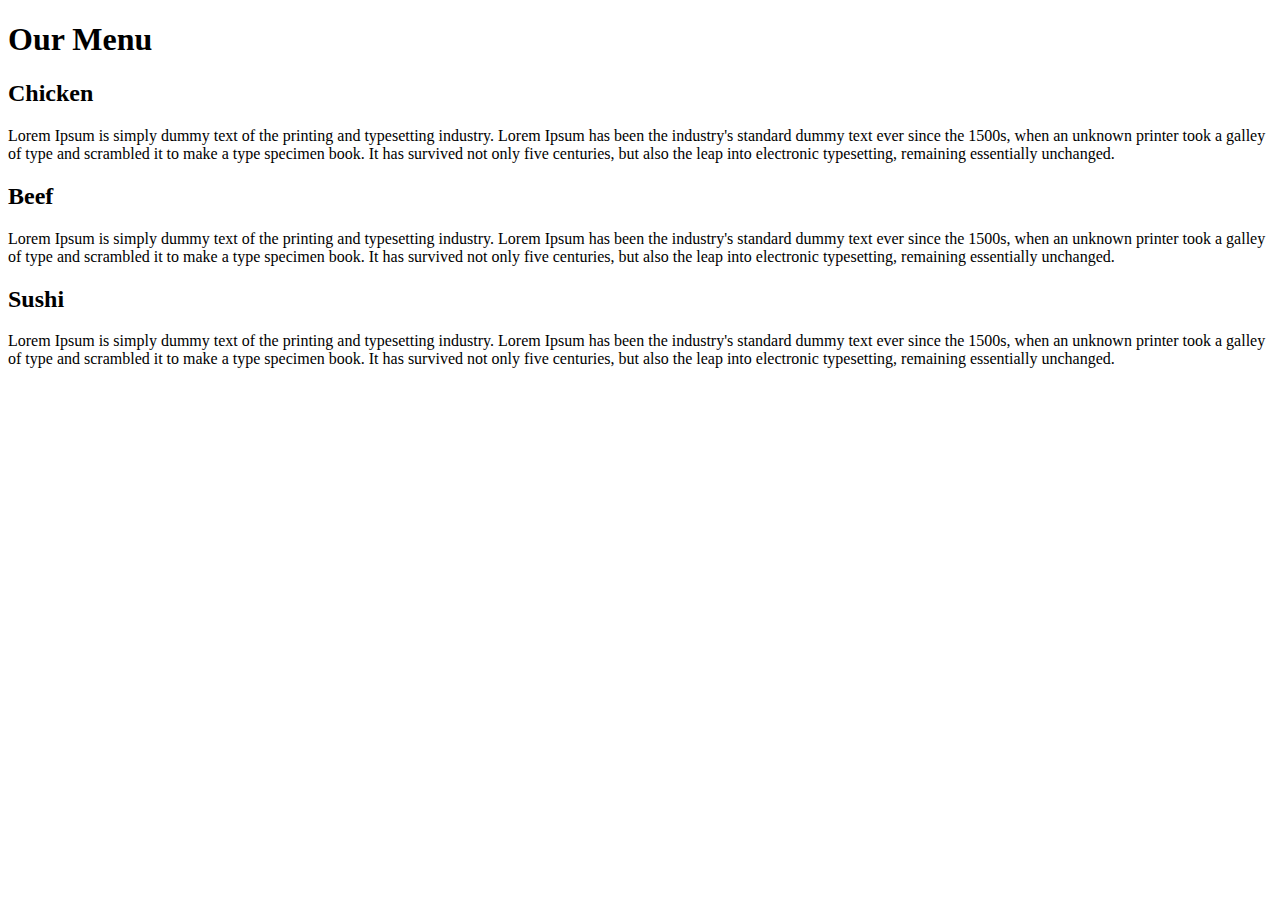
==== index.html @ bd4360f6 "commit kiya jaye" ====
<!DOCTYPE html>
<html lang="en" dir="ltr">

<head>
  <meta charset="utf-8">
  <title>module2-solution</title>
  <link rel="stylesheet" href="CSS/styles.css">
</head>

<body>

  <div class="container1">

    <h1>Our Menu</h1>

    <div class="raw">

      <div class="box1">
        <h2>Chicken</h2>
        <p>Lorem Ipsum is simply dummy text of the printing and typesetting industry. Lorem Ipsum has been the industry's standard dummy text ever since the 1500s, when an unknown printer took a galley of type and scrambled it to make a type specimen
          book. It has survived not only five centuries, but also the leap into electronic typesetting, remaining essentially unchanged.</p>

      </div>
      <div class="box2">
        <h2>Beef</h2>
        <p>Lorem Ipsum is simply dummy text of the printing and typesetting industry. Lorem Ipsum has been the industry's standard dummy text ever since the 1500s, when an unknown printer took a galley of type and scrambled it to make a type specimen
          book. It has survived not only five centuries, but also the leap into electronic typesetting, remaining essentially unchanged.</p>

      </div>
      <div class="box3">
        <h2>Sushi</h2>
        <p>Lorem Ipsum is simply dummy text of the printing and typesetting industry. Lorem Ipsum has been the industry's standard dummy text ever since the 1500s, when an unknown printer took a galley of type and scrambled it to make a type specimen
          book. It has survived not only five centuries, but also the leap into electronic typesetting, remaining essentially unchanged.</p>

      </div>
    </div>

  </div>


</body>

</html>
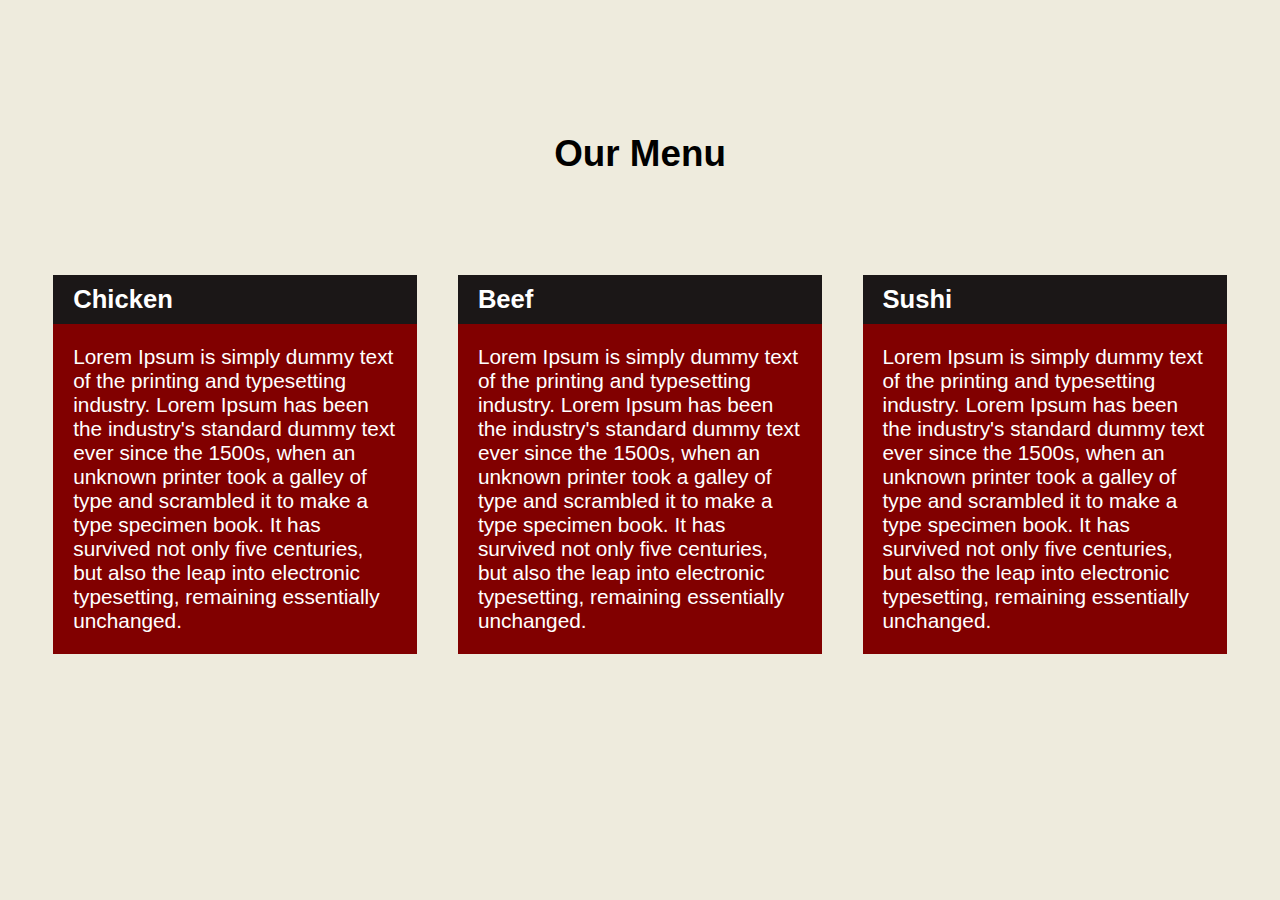
==== commit 6f4bc2e7: "commit" ====
--- a/index.html
+++ b/index.html
@@ -4,7 +4,7 @@
 <head>
   <meta charset="utf-8">
   <title>module2-solution</title>
-  <link rel="stylesheet" href="CSS/styles.css">
+  <link rel="stylesheet" href="styles.css">
 </head>
 
 <body>
--- a/styles.css
+++ b/styles.css
@@ -0,0 +1,117 @@
+<style>@import url('https://fonts.googleapis.com/css2?family=Montserrat:wght@100;200;300;400;500;600;700;800;900&display=swap');
+
+</style>* {
+  margin: 0;
+  padding: 0;
+  box-sizing: border-box;
+}
+
+body {
+  background-color: #EEEBDD;
+  align-items: center;
+}
+
+.container1 {
+  padding: 25px;
+  align-items: center;
+}
+
+h1 {
+  text-align: center;
+  margin: 100px auto;
+  font-family: 'Montserrat', sans-serif;
+  font-weight: 800;
+  font-size: 2.3em;
+}
+
+h2 {
+  clear: left;
+  color: white;
+  background-color: #1B1717;
+  padding: 10px 20px;
+  margin-top: 0;
+  font-family: 'Montserrat', sans-serif;
+  font-weight: 600;
+  font-size: 1.6em;
+}
+
+p {
+  color: white;
+  margin-top: 10px;
+  padding: 0 20px;
+  font-family: 'Montserrat', sans-serif;
+  font-weight: 300;
+  font-size: 1.3em;
+}
+
+/************************ Media Queries **************************/
+/************************ Large Display Only **************************/
+@media screen and (min-width: 1200px) {
+  .raw {
+    align-items: center;
+    width: 100%;
+    display: flex;
+    flex-direction: row;
+    justify-content: space-around;
+  }
+
+  .box1, .box2, .box3 {
+    background-color: #810000;
+    box-sizing: border-box;
+    width: 30%;
+  }
+}
+
+/************************ Medium Display Only **************************/
+@media screen and (min-width: 992px) and (max-width: 1199px) {
+  .raw {
+    width: 100%;
+    justify-content: center;
+  }
+
+  .box1 {
+    background-color: #810000;
+    box-sizing: border-box;
+    width: 48%;
+    float: left;
+    margin: auto;
+  }
+
+  .box2 {
+    background-color: #810000;
+    box-sizing: border-box;
+    width: 48%;
+    float: right;
+    margin: auto;
+  }
+
+  .box3 {
+    background-color: #810000;
+    box-sizing: border-box;
+    width: 100%;
+    float: left;
+    margin-top: 4%;
+  }
+}
+
+/************************ Small Display Only **************************/
+@media screen and (max-width: 991px) {
+  h1 {
+    font-size: 4em;
+  }
+
+  .raw {
+    align-items: center;
+    width: 100%;
+    display: flex;
+    flex-direction: column;
+    justify-content: space-around;
+  }
+
+  .box1, .box2, .box3 {
+    background-color: #810000;
+    box-sizing: border-box;
+    width: 100%;
+    margin: 2% auto;
+  }
+}
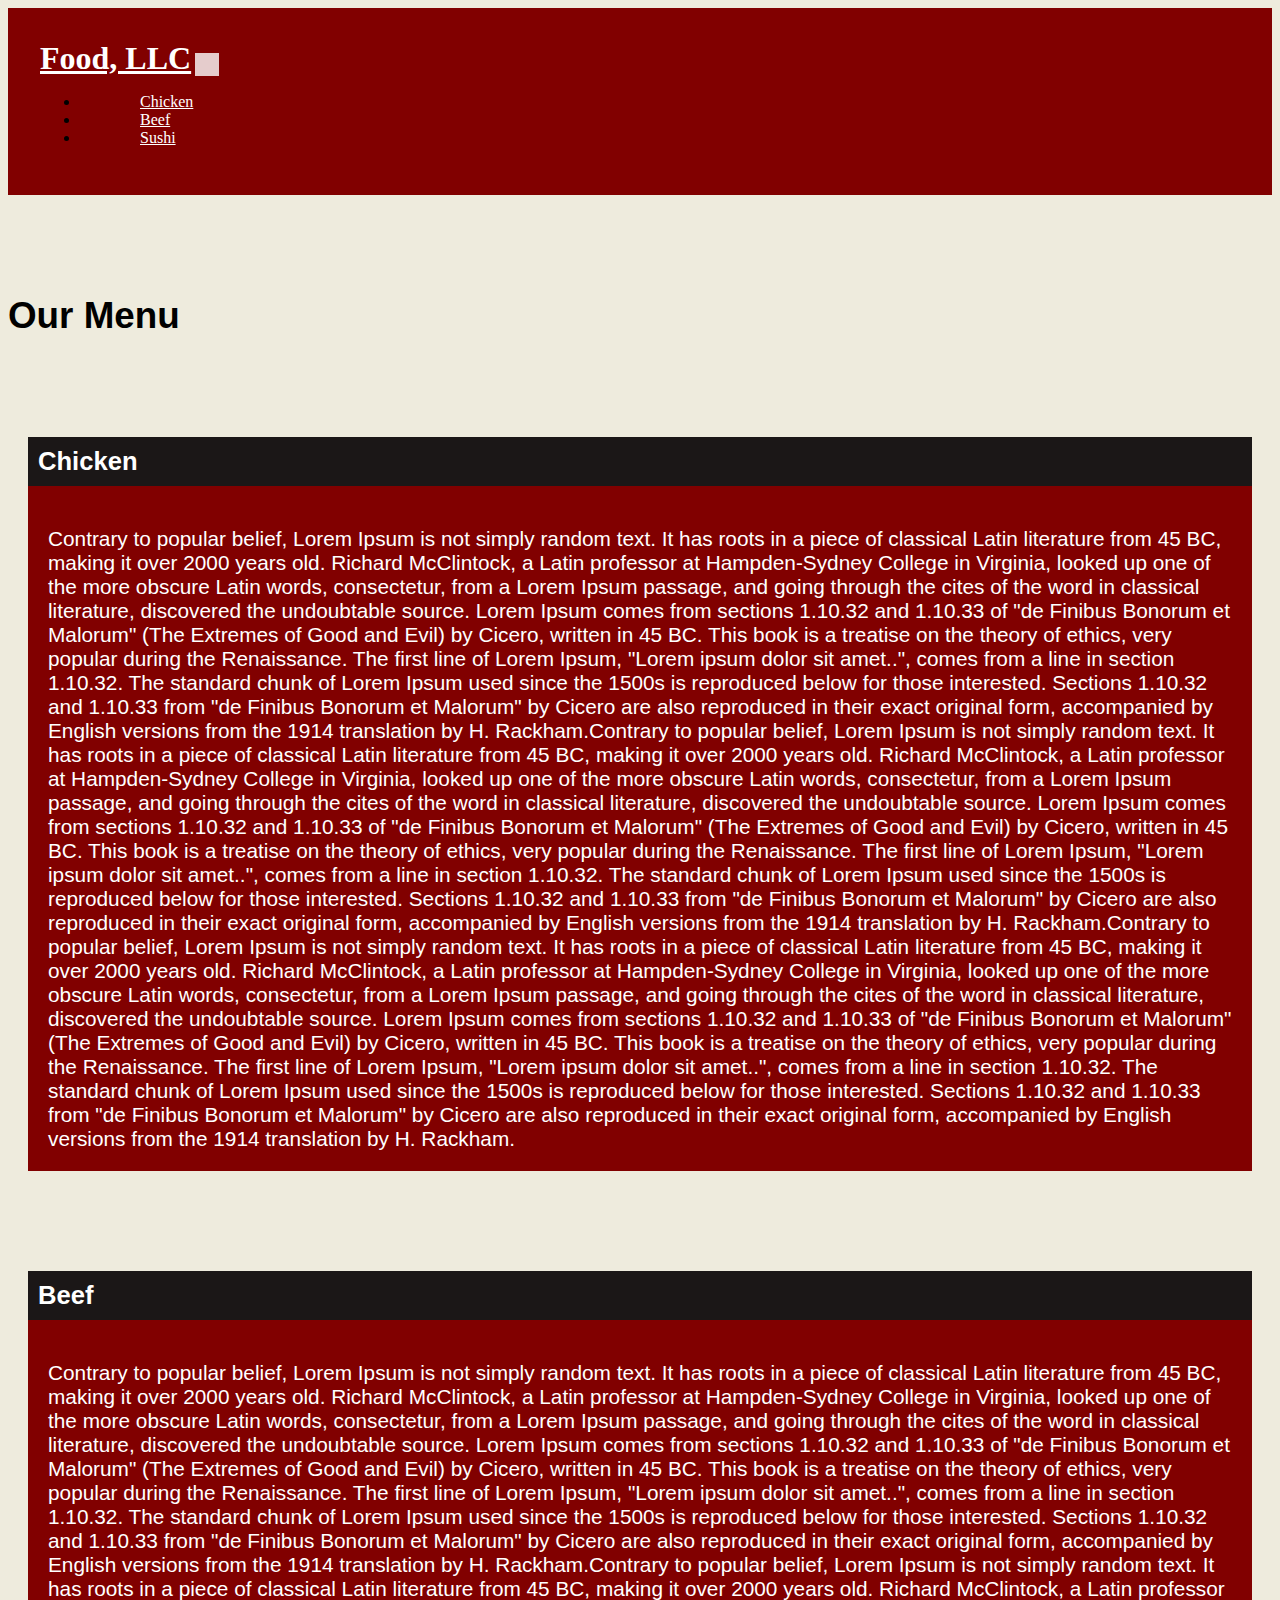
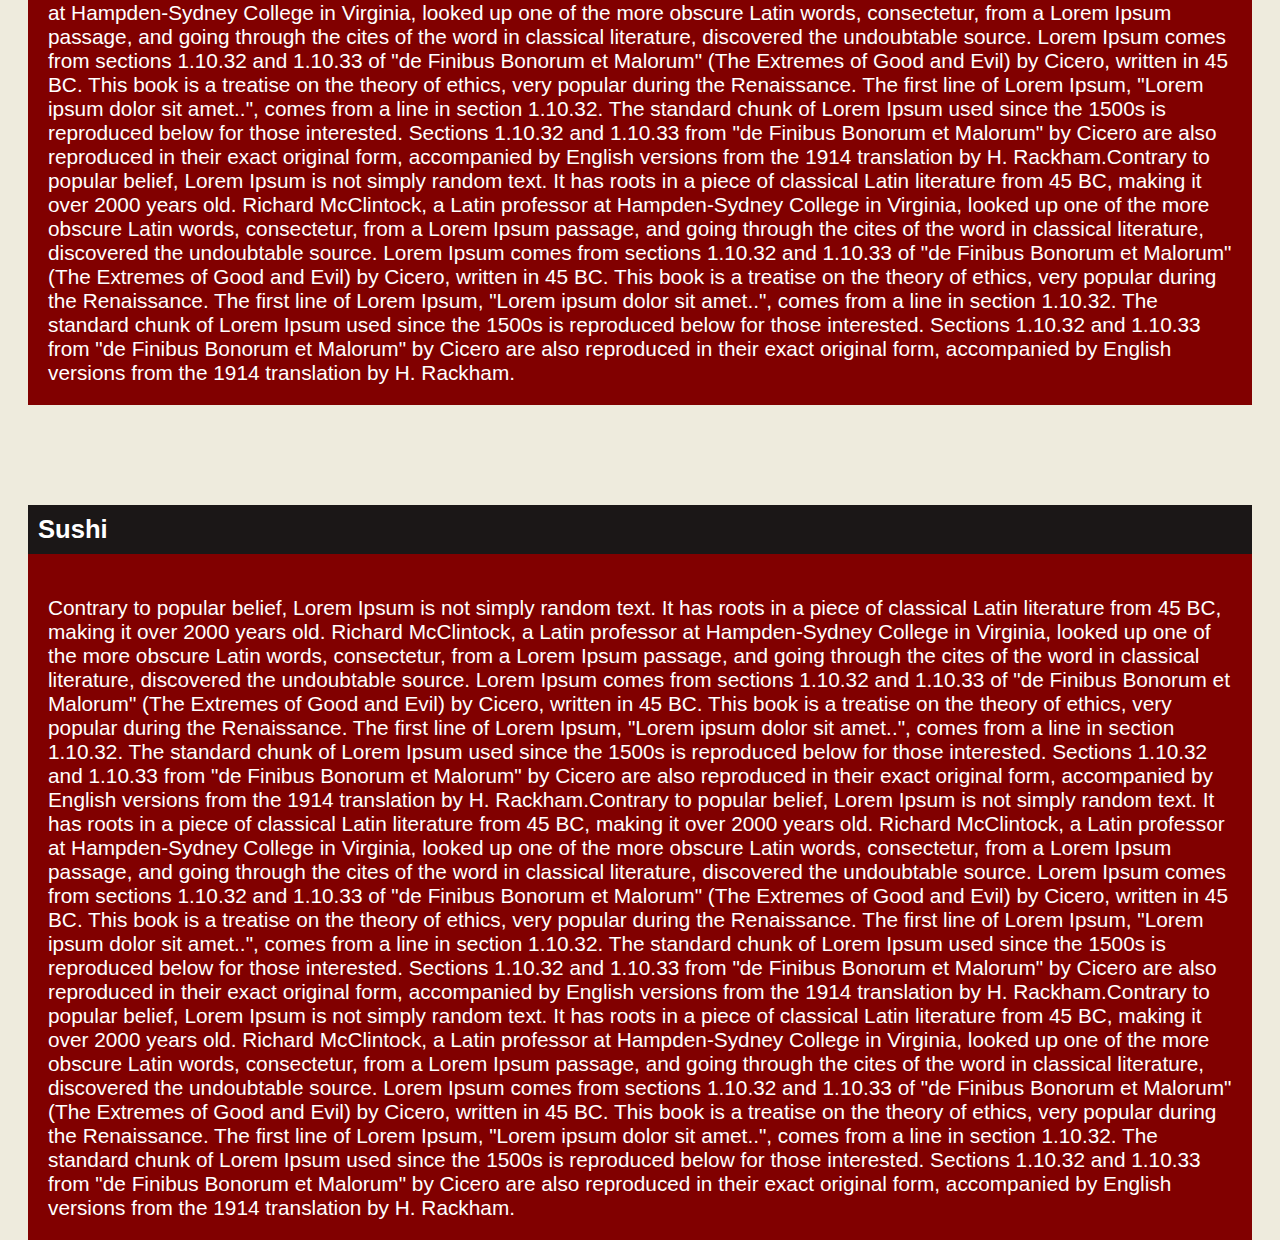
==== commit 1f87e0b3: "ass2" ====
--- a/index.html
+++ b/index.html
@@ -3,35 +3,86 @@
 
 <head>
   <meta charset="utf-8">
-  <title>module2-solution</title>
+  <title>module3-solution</title>
   <link rel="stylesheet" href="styles.css">
+  <link rel="stylesheet" href="https://cdn.jsdelivr.net/npm/bootstrap@4.6.0/dist/css/bootstrap.min.css" integrity="sha384-B0vP5xmATw1+K9KRQjQERJvTumQW0nPEzvF6L/Z6nronJ3oUOFUFpCjEUQouq2+l" crossorigin="anonymous">
+  <script src="https://code.jquery.com/jquery-3.5.1.slim.min.js" integrity="sha384-DfXdz2htPH0lsSSs5nCTpuj/zy4C+OGpamoFVy38MVBnE+IbbVYUew+OrCXaRkfj" crossorigin="anonymous"></script>
+  <script src="https://cdn.jsdelivr.net/npm/bootstrap@4.6.0/dist/js/bootstrap.bundle.min.js" integrity="sha384-Piv4xVNRyMGpqkS2by6br4gNJ7DXjqk09RmUpJ8jgGtD7zP9yug3goQfGII0yAns" crossorigin="anonymous"></script>
 </head>
 
-<body>
+<body id="b1">
 
-  <div class="container1">
 
-    <h1>Our Menu</h1>
+  <div class="navdiv">
+
+      <nav id="navi" class="navbar navbar-expand-lg">
+
+          <a id="navilogo" class="navbar-brand" href="index.html">Food, LLC</a>
+          <button id="menu" class="navbar-toggler"
+          type="button"
+          data-toggle="collapse"
+          data-target="#navbarToggler"
+          aria-controls="navbarToggler"
+          aria-expanded="false"
+          aria-label="Toggle navigation">
+      <span id="menu" class="navbar-toggler-icon"></span>
+    </button>
+
+
+
+        <div class="collapse navbar-collapse" id="navbarToggler">
+
+          <ul class="navbar-nav ml-auto text-center d-lg-none">
+            <li id="lst" class="nav-item active">
+              <a id="lnk" class="nav-link" href="#bg1">Chicken</a>
+            </li>
+            <li id="lst" class="nav-item active">
+              <a id="lnk" class="nav-link" href="#bg2">Beef</a>
+            </li>
+            <li id="lst" class="nav-item active">
+              <a id="lnk" class="nav-link" href="#bg3">Sushi</a>
+            </li>
+            </li>
+          </ul>
+        </div>
+      </nav>
+
+  </div>
+  <div id="container1" class="container-fluid">
+
+    <h1 class="text-center head1">Our Menu</h1>
 
     <div class="raw">
 
-      <div class="box1">
+      <div id="bg1" class="col-xs-12 text-center">
         <h2>Chicken</h2>
-        <p>Lorem Ipsum is simply dummy text of the printing and typesetting industry. Lorem Ipsum has been the industry's standard dummy text ever since the 1500s, when an unknown printer took a galley of type and scrambled it to make a type specimen
-          book. It has survived not only five centuries, but also the leap into electronic typesetting, remaining essentially unchanged.</p>
+        <p id="p1">Contrary to popular belief, Lorem Ipsum is not simply random text. It has roots in a piece of classical Latin literature from 45 BC, making it over 2000 years old. Richard McClintock, a Latin professor at Hampden-Sydney College in Virginia, looked up one of the more obscure Latin words, consectetur, from a Lorem Ipsum passage, and going through the cites of the word in classical literature, discovered the undoubtable source. Lorem Ipsum comes from sections 1.10.32 and 1.10.33 of "de Finibus Bonorum et Malorum" (The Extremes of Good and Evil) by Cicero, written in 45 BC. This book is a treatise on the theory of ethics, very popular during the Renaissance. The first line of Lorem Ipsum, "Lorem ipsum dolor sit amet..", comes from a line in section 1.10.32.
 
+The standard chunk of Lorem Ipsum used since the 1500s is reproduced below for those interested. Sections 1.10.32 and 1.10.33 from "de Finibus Bonorum et Malorum" by Cicero are also reproduced in their exact original form, accompanied by English versions from the 1914 translation by H. Rackham.Contrary to popular belief, Lorem Ipsum is not simply random text. It has roots in a piece of classical Latin literature from 45 BC, making it over 2000 years old. Richard McClintock, a Latin professor at Hampden-Sydney College in Virginia, looked up one of the more obscure Latin words, consectetur, from a Lorem Ipsum passage, and going through the cites of the word in classical literature, discovered the undoubtable source. Lorem Ipsum comes from sections 1.10.32 and 1.10.33 of "de Finibus Bonorum et Malorum" (The Extremes of Good and Evil) by Cicero, written in 45 BC. This book is a treatise on the theory of ethics, very popular during the Renaissance. The first line of Lorem Ipsum, "Lorem ipsum dolor sit amet..", comes from a line in section 1.10.32.
+
+The standard chunk of Lorem Ipsum used since the 1500s is reproduced below for those interested. Sections 1.10.32 and 1.10.33 from "de Finibus Bonorum et Malorum" by Cicero are also reproduced in their exact original form, accompanied by English versions from the 1914 translation by H. Rackham.Contrary to popular belief, Lorem Ipsum is not simply random text. It has roots in a piece of classical Latin literature from 45 BC, making it over 2000 years old. Richard McClintock, a Latin professor at Hampden-Sydney College in Virginia, looked up one of the more obscure Latin words, consectetur, from a Lorem Ipsum passage, and going through the cites of the word in classical literature, discovered the undoubtable source. Lorem Ipsum comes from sections 1.10.32 and 1.10.33 of "de Finibus Bonorum et Malorum" (The Extremes of Good and Evil) by Cicero, written in 45 BC. This book is a treatise on the theory of ethics, very popular during the Renaissance. The first line of Lorem Ipsum, "Lorem ipsum dolor sit amet..", comes from a line in section 1.10.32.
+
+The standard chunk of Lorem Ipsum used since the 1500s is reproduced below for those interested. Sections 1.10.32 and 1.10.33 from "de Finibus Bonorum et Malorum" by Cicero are also reproduced in their exact original form, accompanied by English versions from the 1914 translation by H. Rackham.
+</div>
+      <div id="bg2" class="col-xs-12 text-center">
+        <h2>Beef</h2>
+        <p id="p2">Contrary to popular belief, Lorem Ipsum is not simply random text. It has roots in a piece of classical Latin literature from 45 BC, making it over 2000 years old. Richard McClintock, a Latin professor at Hampden-Sydney College in Virginia, looked up one of the more obscure Latin words, consectetur, from a Lorem Ipsum passage, and going through the cites of the word in classical literature, discovered the undoubtable source. Lorem Ipsum comes from sections 1.10.32 and 1.10.33 of "de Finibus Bonorum et Malorum" (The Extremes of Good and Evil) by Cicero, written in 45 BC. This book is a treatise on the theory of ethics, very popular during the Renaissance. The first line of Lorem Ipsum, "Lorem ipsum dolor sit amet..", comes from a line in section 1.10.32.
+
+The standard chunk of Lorem Ipsum used since the 1500s is reproduced below for those interested. Sections 1.10.32 and 1.10.33 from "de Finibus Bonorum et Malorum" by Cicero are also reproduced in their exact original form, accompanied by English versions from the 1914 translation by H. Rackham.Contrary to popular belief, Lorem Ipsum is not simply random text. It has roots in a piece of classical Latin literature from 45 BC, making it over 2000 years old. Richard McClintock, a Latin professor at Hampden-Sydney College in Virginia, looked up one of the more obscure Latin words, consectetur, from a Lorem Ipsum passage, and going through the cites of the word in classical literature, discovered the undoubtable source. Lorem Ipsum comes from sections 1.10.32 and 1.10.33 of "de Finibus Bonorum et Malorum" (The Extremes of Good and Evil) by Cicero, written in 45 BC. This book is a treatise on the theory of ethics, very popular during the Renaissance. The first line of Lorem Ipsum, "Lorem ipsum dolor sit amet..", comes from a line in section 1.10.32.
+
+The standard chunk of Lorem Ipsum used since the 1500s is reproduced below for those interested. Sections 1.10.32 and 1.10.33 from "de Finibus Bonorum et Malorum" by Cicero are also reproduced in their exact original form, accompanied by English versions from the 1914 translation by H. Rackham.Contrary to popular belief, Lorem Ipsum is not simply random text. It has roots in a piece of classical Latin literature from 45 BC, making it over 2000 years old. Richard McClintock, a Latin professor at Hampden-Sydney College in Virginia, looked up one of the more obscure Latin words, consectetur, from a Lorem Ipsum passage, and going through the cites of the word in classical literature, discovered the undoubtable source. Lorem Ipsum comes from sections 1.10.32 and 1.10.33 of "de Finibus Bonorum et Malorum" (The Extremes of Good and Evil) by Cicero, written in 45 BC. This book is a treatise on the theory of ethics, very popular during the Renaissance. The first line of Lorem Ipsum, "Lorem ipsum dolor sit amet..", comes from a line in section 1.10.32.
+
+The standard chunk of Lorem Ipsum used since the 1500s is reproduced below for those interested. Sections 1.10.32 and 1.10.33 from "de Finibus Bonorum et Malorum" by Cicero are also reproduced in their exact original form, accompanied by English versions from the 1914 translation by H. Rackham.
       </div>
-      <div class="box2">
-        <h2>Beef</h2>
-        <p>Lorem Ipsum is simply dummy text of the printing and typesetting industry. Lorem Ipsum has been the industry's standard dummy text ever since the 1500s, when an unknown printer took a galley of type and scrambled it to make a type specimen
-          book. It has survived not only five centuries, but also the leap into electronic typesetting, remaining essentially unchanged.</p>
+      <div id="bg3" class="col-xs-12 text-center">
+        <h2>Sushi</h2>
+        <p id="p3">Contrary to popular belief, Lorem Ipsum is not simply random text. It has roots in a piece of classical Latin literature from 45 BC, making it over 2000 years old. Richard McClintock, a Latin professor at Hampden-Sydney College in Virginia, looked up one of the more obscure Latin words, consectetur, from a Lorem Ipsum passage, and going through the cites of the word in classical literature, discovered the undoubtable source. Lorem Ipsum comes from sections 1.10.32 and 1.10.33 of "de Finibus Bonorum et Malorum" (The Extremes of Good and Evil) by Cicero, written in 45 BC. This book is a treatise on the theory of ethics, very popular during the Renaissance. The first line of Lorem Ipsum, "Lorem ipsum dolor sit amet..", comes from a line in section 1.10.32.
 
-      </div>
-      <div class="box3">
-        <h2>Sushi</h2>
-        <p>Lorem Ipsum is simply dummy text of the printing and typesetting industry. Lorem Ipsum has been the industry's standard dummy text ever since the 1500s, when an unknown printer took a galley of type and scrambled it to make a type specimen
-          book. It has survived not only five centuries, but also the leap into electronic typesetting, remaining essentially unchanged.</p>
+The standard chunk of Lorem Ipsum used since the 1500s is reproduced below for those interested. Sections 1.10.32 and 1.10.33 from "de Finibus Bonorum et Malorum" by Cicero are also reproduced in their exact original form, accompanied by English versions from the 1914 translation by H. Rackham.Contrary to popular belief, Lorem Ipsum is not simply random text. It has roots in a piece of classical Latin literature from 45 BC, making it over 2000 years old. Richard McClintock, a Latin professor at Hampden-Sydney College in Virginia, looked up one of the more obscure Latin words, consectetur, from a Lorem Ipsum passage, and going through the cites of the word in classical literature, discovered the undoubtable source. Lorem Ipsum comes from sections 1.10.32 and 1.10.33 of "de Finibus Bonorum et Malorum" (The Extremes of Good and Evil) by Cicero, written in 45 BC. This book is a treatise on the theory of ethics, very popular during the Renaissance. The first line of Lorem Ipsum, "Lorem ipsum dolor sit amet..", comes from a line in section 1.10.32.
 
+The standard chunk of Lorem Ipsum used since the 1500s is reproduced below for those interested. Sections 1.10.32 and 1.10.33 from "de Finibus Bonorum et Malorum" by Cicero are also reproduced in their exact original form, accompanied by English versions from the 1914 translation by H. Rackham.Contrary to popular belief, Lorem Ipsum is not simply random text. It has roots in a piece of classical Latin literature from 45 BC, making it over 2000 years old. Richard McClintock, a Latin professor at Hampden-Sydney College in Virginia, looked up one of the more obscure Latin words, consectetur, from a Lorem Ipsum passage, and going through the cites of the word in classical literature, discovered the undoubtable source. Lorem Ipsum comes from sections 1.10.32 and 1.10.33 of "de Finibus Bonorum et Malorum" (The Extremes of Good and Evil) by Cicero, written in 45 BC. This book is a treatise on the theory of ethics, very popular during the Renaissance. The first line of Lorem Ipsum, "Lorem ipsum dolor sit amet..", comes from a line in section 1.10.32.
+
+The standard chunk of Lorem Ipsum used since the 1500s is reproduced below for those interested. Sections 1.10.32 and 1.10.33 from "de Finibus Bonorum et Malorum" by Cicero are also reproduced in their exact original form, accompanied by English versions from the 1914 translation by H. Rackham.
       </div>
     </div>
 
--- a/styles.css
+++ b/styles.css
@@ -1,6 +1,7 @@
 <style>@import url('https://fonts.googleapis.com/css2?family=Montserrat:wght@100;200;300;400;500;600;700;800;900&display=swap');
 
-</style>* {
+</style>
+* {
   margin: 0;
   padding: 0;
   box-sizing: border-box;
@@ -9,90 +10,97 @@
 body {
   background-color: #EEEBDD;
   align-items: center;
+
+
 }
 
-.container1 {
-  padding: 25px;
+#b1{
+
+
+    height: 1080px;
+    background-color: #EEEBDD;
+}
+
+#navi{
+padding: 2em;
+background-color: #810000;
+
+}
+
+#navilogo{
+  font-weight: bold;
+  color: white;
+  font-size: 2em;
+
+}
+
+
+
+#menu{
+    border: 3px solid #fff;
+    background-color: #fff;
+    opacity: .8;
+}
+
+
+#navbarToggler{
+  margin-right: 25px;
+
+}
+
+#nav-link{
+  color: white;
+}
+#lst{
+  padding-left: 60px;
+}
+
+#lnk{
+  color: white;
+  font-family: "Montserrat";
+}
+
+#container1 {
+
+margin-bottom: 100px;
   align-items: center;
 }
 
-h1 {
-  text-align: center;
+.head1 {
+  color: black;
   margin: 100px auto;
   font-family: 'Montserrat', sans-serif;
   font-weight: 800;
   font-size: 2.3em;
 }
 
+#bg1, #bg2, #bg3 {
+  background-color: #810000;
+  margin: 100px 20px;
+  
+}
+
+
+
 h2 {
-  clear: left;
+
   color: white;
   background-color: #1B1717;
-  padding: 10px 20px;
-  margin-top: 0;
+  padding: 10px;
   font-family: 'Montserrat', sans-serif;
   font-weight: 600;
   font-size: 1.6em;
 }
 
-p {
+p{
   color: white;
-  margin-top: 10px;
-  padding: 0 20px;
+
+  padding: 20px;
   font-family: 'Montserrat', sans-serif;
   font-weight: 300;
   font-size: 1.3em;
 }
 
-/************************ Media Queries **************************/
-/************************ Large Display Only **************************/
-@media screen and (min-width: 1200px) {
-  .raw {
-    align-items: center;
-    width: 100%;
-    display: flex;
-    flex-direction: row;
-    justify-content: space-around;
-  }
-
-  .box1, .box2, .box3 {
-    background-color: #810000;
-    box-sizing: border-box;
-    width: 30%;
-  }
-}
-
-/************************ Medium Display Only **************************/
-@media screen and (min-width: 992px) and (max-width: 1199px) {
-  .raw {
-    width: 100%;
-    justify-content: center;
-  }
-
-  .box1 {
-    background-color: #810000;
-    box-sizing: border-box;
-    width: 48%;
-    float: left;
-    margin: auto;
-  }
-
-  .box2 {
-    background-color: #810000;
-    box-sizing: border-box;
-    width: 48%;
-    float: right;
-    margin: auto;
-  }
-
-  .box3 {
-    background-color: #810000;
-    box-sizing: border-box;
-    width: 100%;
-    float: left;
-    margin-top: 4%;
-  }
-}
 
 /************************ Small Display Only **************************/
 @media screen and (max-width: 991px) {
@@ -100,18 +108,11 @@
     font-size: 4em;
   }
 
-  .raw {
-    align-items: center;
-    width: 100%;
-    display: flex;
-    flex-direction: column;
-    justify-content: space-around;
+
+  #bg1, #bg2, #bg3 {
+    background-color: #810000;
+    margin: 100px 40px;
+
   }
 
-  .box1, .box2, .box3 {
-    background-color: #810000;
-    box-sizing: border-box;
-    width: 100%;
-    margin: 2% auto;
-  }
 }
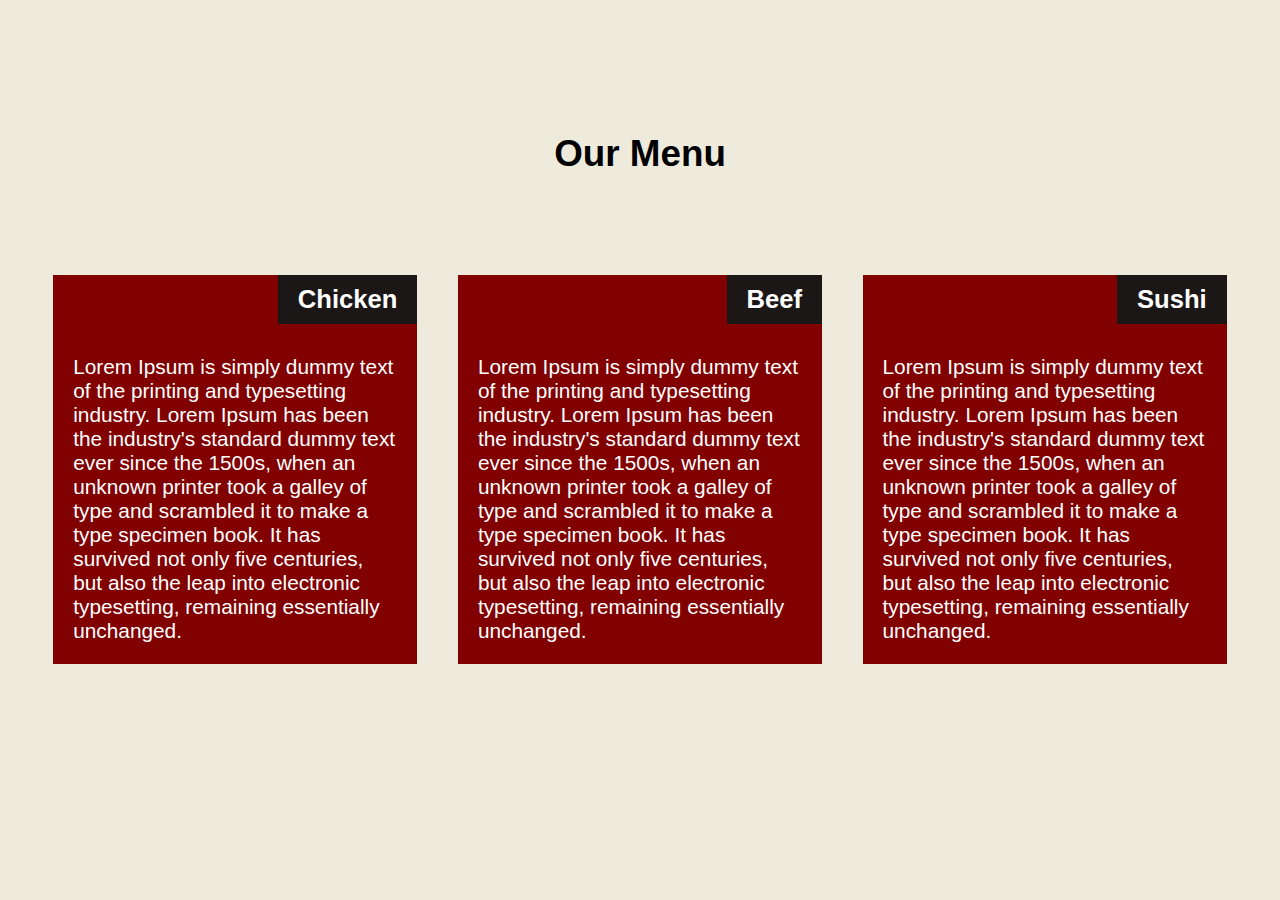
==== commit d6551488: "Merge pull request #4 from VirajDhimmar/Ass01" ====
--- a/index.html
+++ b/index.html
@@ -3,86 +3,35 @@
 
 <head>
   <meta charset="utf-8">
-  <title>module3-solution</title>
+  <title>module2-solution</title>
   <link rel="stylesheet" href="styles.css">
-  <link rel="stylesheet" href="https://cdn.jsdelivr.net/npm/bootstrap@4.6.0/dist/css/bootstrap.min.css" integrity="sha384-B0vP5xmATw1+K9KRQjQERJvTumQW0nPEzvF6L/Z6nronJ3oUOFUFpCjEUQouq2+l" crossorigin="anonymous">
-  <script src="https://code.jquery.com/jquery-3.5.1.slim.min.js" integrity="sha384-DfXdz2htPH0lsSSs5nCTpuj/zy4C+OGpamoFVy38MVBnE+IbbVYUew+OrCXaRkfj" crossorigin="anonymous"></script>
-  <script src="https://cdn.jsdelivr.net/npm/bootstrap@4.6.0/dist/js/bootstrap.bundle.min.js" integrity="sha384-Piv4xVNRyMGpqkS2by6br4gNJ7DXjqk09RmUpJ8jgGtD7zP9yug3goQfGII0yAns" crossorigin="anonymous"></script>
 </head>
 
-<body id="b1">
+<body>
 
+  <div class="container1">
 
-  <div class="navdiv">
-
-      <nav id="navi" class="navbar navbar-expand-lg">
-
-          <a id="navilogo" class="navbar-brand" href="index.html">Food, LLC</a>
-          <button id="menu" class="navbar-toggler"
-          type="button"
-          data-toggle="collapse"
-          data-target="#navbarToggler"
-          aria-controls="navbarToggler"
-          aria-expanded="false"
-          aria-label="Toggle navigation">
-      <span id="menu" class="navbar-toggler-icon"></span>
-    </button>
-
-
-
-        <div class="collapse navbar-collapse" id="navbarToggler">
-
-          <ul class="navbar-nav ml-auto text-center d-lg-none">
-            <li id="lst" class="nav-item active">
-              <a id="lnk" class="nav-link" href="#bg1">Chicken</a>
-            </li>
-            <li id="lst" class="nav-item active">
-              <a id="lnk" class="nav-link" href="#bg2">Beef</a>
-            </li>
-            <li id="lst" class="nav-item active">
-              <a id="lnk" class="nav-link" href="#bg3">Sushi</a>
-            </li>
-            </li>
-          </ul>
-        </div>
-      </nav>
-
-  </div>
-  <div id="container1" class="container-fluid">
-
-    <h1 class="text-center head1">Our Menu</h1>
+    <h1>Our Menu</h1>
 
     <div class="raw">
 
-      <div id="bg1" class="col-xs-12 text-center">
+      <div class="box1">
         <h2>Chicken</h2>
-        <p id="p1">Contrary to popular belief, Lorem Ipsum is not simply random text. It has roots in a piece of classical Latin literature from 45 BC, making it over 2000 years old. Richard McClintock, a Latin professor at Hampden-Sydney College in Virginia, looked up one of the more obscure Latin words, consectetur, from a Lorem Ipsum passage, and going through the cites of the word in classical literature, discovered the undoubtable source. Lorem Ipsum comes from sections 1.10.32 and 1.10.33 of "de Finibus Bonorum et Malorum" (The Extremes of Good and Evil) by Cicero, written in 45 BC. This book is a treatise on the theory of ethics, very popular during the Renaissance. The first line of Lorem Ipsum, "Lorem ipsum dolor sit amet..", comes from a line in section 1.10.32.
+        <p>Lorem Ipsum is simply dummy text of the printing and typesetting industry. Lorem Ipsum has been the industry's standard dummy text ever since the 1500s, when an unknown printer took a galley of type and scrambled it to make a type specimen
+          book. It has survived not only five centuries, but also the leap into electronic typesetting, remaining essentially unchanged.</p>
 
-The standard chunk of Lorem Ipsum used since the 1500s is reproduced below for those interested. Sections 1.10.32 and 1.10.33 from "de Finibus Bonorum et Malorum" by Cicero are also reproduced in their exact original form, accompanied by English versions from the 1914 translation by H. Rackham.Contrary to popular belief, Lorem Ipsum is not simply random text. It has roots in a piece of classical Latin literature from 45 BC, making it over 2000 years old. Richard McClintock, a Latin professor at Hampden-Sydney College in Virginia, looked up one of the more obscure Latin words, consectetur, from a Lorem Ipsum passage, and going through the cites of the word in classical literature, discovered the undoubtable source. Lorem Ipsum comes from sections 1.10.32 and 1.10.33 of "de Finibus Bonorum et Malorum" (The Extremes of Good and Evil) by Cicero, written in 45 BC. This book is a treatise on the theory of ethics, very popular during the Renaissance. The first line of Lorem Ipsum, "Lorem ipsum dolor sit amet..", comes from a line in section 1.10.32.
+      </div>
+      <div class="box2">
+        <h2>Beef</h2>
+        <p>Lorem Ipsum is simply dummy text of the printing and typesetting industry. Lorem Ipsum has been the industry's standard dummy text ever since the 1500s, when an unknown printer took a galley of type and scrambled it to make a type specimen
+          book. It has survived not only five centuries, but also the leap into electronic typesetting, remaining essentially unchanged.</p>
 
-The standard chunk of Lorem Ipsum used since the 1500s is reproduced below for those interested. Sections 1.10.32 and 1.10.33 from "de Finibus Bonorum et Malorum" by Cicero are also reproduced in their exact original form, accompanied by English versions from the 1914 translation by H. Rackham.Contrary to popular belief, Lorem Ipsum is not simply random text. It has roots in a piece of classical Latin literature from 45 BC, making it over 2000 years old. Richard McClintock, a Latin professor at Hampden-Sydney College in Virginia, looked up one of the more obscure Latin words, consectetur, from a Lorem Ipsum passage, and going through the cites of the word in classical literature, discovered the undoubtable source. Lorem Ipsum comes from sections 1.10.32 and 1.10.33 of "de Finibus Bonorum et Malorum" (The Extremes of Good and Evil) by Cicero, written in 45 BC. This book is a treatise on the theory of ethics, very popular during the Renaissance. The first line of Lorem Ipsum, "Lorem ipsum dolor sit amet..", comes from a line in section 1.10.32.
+      </div>
+      <div class="box3">
+        <h2>Sushi</h2>
+        <p>Lorem Ipsum is simply dummy text of the printing and typesetting industry. Lorem Ipsum has been the industry's standard dummy text ever since the 1500s, when an unknown printer took a galley of type and scrambled it to make a type specimen
+          book. It has survived not only five centuries, but also the leap into electronic typesetting, remaining essentially unchanged.</p>
 
-The standard chunk of Lorem Ipsum used since the 1500s is reproduced below for those interested. Sections 1.10.32 and 1.10.33 from "de Finibus Bonorum et Malorum" by Cicero are also reproduced in their exact original form, accompanied by English versions from the 1914 translation by H. Rackham.
-</div>
-      <div id="bg2" class="col-xs-12 text-center">
-        <h2>Beef</h2>
-        <p id="p2">Contrary to popular belief, Lorem Ipsum is not simply random text. It has roots in a piece of classical Latin literature from 45 BC, making it over 2000 years old. Richard McClintock, a Latin professor at Hampden-Sydney College in Virginia, looked up one of the more obscure Latin words, consectetur, from a Lorem Ipsum passage, and going through the cites of the word in classical literature, discovered the undoubtable source. Lorem Ipsum comes from sections 1.10.32 and 1.10.33 of "de Finibus Bonorum et Malorum" (The Extremes of Good and Evil) by Cicero, written in 45 BC. This book is a treatise on the theory of ethics, very popular during the Renaissance. The first line of Lorem Ipsum, "Lorem ipsum dolor sit amet..", comes from a line in section 1.10.32.
-
-The standard chunk of Lorem Ipsum used since the 1500s is reproduced below for those interested. Sections 1.10.32 and 1.10.33 from "de Finibus Bonorum et Malorum" by Cicero are also reproduced in their exact original form, accompanied by English versions from the 1914 translation by H. Rackham.Contrary to popular belief, Lorem Ipsum is not simply random text. It has roots in a piece of classical Latin literature from 45 BC, making it over 2000 years old. Richard McClintock, a Latin professor at Hampden-Sydney College in Virginia, looked up one of the more obscure Latin words, consectetur, from a Lorem Ipsum passage, and going through the cites of the word in classical literature, discovered the undoubtable source. Lorem Ipsum comes from sections 1.10.32 and 1.10.33 of "de Finibus Bonorum et Malorum" (The Extremes of Good and Evil) by Cicero, written in 45 BC. This book is a treatise on the theory of ethics, very popular during the Renaissance. The first line of Lorem Ipsum, "Lorem ipsum dolor sit amet..", comes from a line in section 1.10.32.
-
-The standard chunk of Lorem Ipsum used since the 1500s is reproduced below for those interested. Sections 1.10.32 and 1.10.33 from "de Finibus Bonorum et Malorum" by Cicero are also reproduced in their exact original form, accompanied by English versions from the 1914 translation by H. Rackham.Contrary to popular belief, Lorem Ipsum is not simply random text. It has roots in a piece of classical Latin literature from 45 BC, making it over 2000 years old. Richard McClintock, a Latin professor at Hampden-Sydney College in Virginia, looked up one of the more obscure Latin words, consectetur, from a Lorem Ipsum passage, and going through the cites of the word in classical literature, discovered the undoubtable source. Lorem Ipsum comes from sections 1.10.32 and 1.10.33 of "de Finibus Bonorum et Malorum" (The Extremes of Good and Evil) by Cicero, written in 45 BC. This book is a treatise on the theory of ethics, very popular during the Renaissance. The first line of Lorem Ipsum, "Lorem ipsum dolor sit amet..", comes from a line in section 1.10.32.
-
-The standard chunk of Lorem Ipsum used since the 1500s is reproduced below for those interested. Sections 1.10.32 and 1.10.33 from "de Finibus Bonorum et Malorum" by Cicero are also reproduced in their exact original form, accompanied by English versions from the 1914 translation by H. Rackham.
-      </div>
-      <div id="bg3" class="col-xs-12 text-center">
-        <h2>Sushi</h2>
-        <p id="p3">Contrary to popular belief, Lorem Ipsum is not simply random text. It has roots in a piece of classical Latin literature from 45 BC, making it over 2000 years old. Richard McClintock, a Latin professor at Hampden-Sydney College in Virginia, looked up one of the more obscure Latin words, consectetur, from a Lorem Ipsum passage, and going through the cites of the word in classical literature, discovered the undoubtable source. Lorem Ipsum comes from sections 1.10.32 and 1.10.33 of "de Finibus Bonorum et Malorum" (The Extremes of Good and Evil) by Cicero, written in 45 BC. This book is a treatise on the theory of ethics, very popular during the Renaissance. The first line of Lorem Ipsum, "Lorem ipsum dolor sit amet..", comes from a line in section 1.10.32.
-
-The standard chunk of Lorem Ipsum used since the 1500s is reproduced below for those interested. Sections 1.10.32 and 1.10.33 from "de Finibus Bonorum et Malorum" by Cicero are also reproduced in their exact original form, accompanied by English versions from the 1914 translation by H. Rackham.Contrary to popular belief, Lorem Ipsum is not simply random text. It has roots in a piece of classical Latin literature from 45 BC, making it over 2000 years old. Richard McClintock, a Latin professor at Hampden-Sydney College in Virginia, looked up one of the more obscure Latin words, consectetur, from a Lorem Ipsum passage, and going through the cites of the word in classical literature, discovered the undoubtable source. Lorem Ipsum comes from sections 1.10.32 and 1.10.33 of "de Finibus Bonorum et Malorum" (The Extremes of Good and Evil) by Cicero, written in 45 BC. This book is a treatise on the theory of ethics, very popular during the Renaissance. The first line of Lorem Ipsum, "Lorem ipsum dolor sit amet..", comes from a line in section 1.10.32.
-
-The standard chunk of Lorem Ipsum used since the 1500s is reproduced below for those interested. Sections 1.10.32 and 1.10.33 from "de Finibus Bonorum et Malorum" by Cicero are also reproduced in their exact original form, accompanied by English versions from the 1914 translation by H. Rackham.Contrary to popular belief, Lorem Ipsum is not simply random text. It has roots in a piece of classical Latin literature from 45 BC, making it over 2000 years old. Richard McClintock, a Latin professor at Hampden-Sydney College in Virginia, looked up one of the more obscure Latin words, consectetur, from a Lorem Ipsum passage, and going through the cites of the word in classical literature, discovered the undoubtable source. Lorem Ipsum comes from sections 1.10.32 and 1.10.33 of "de Finibus Bonorum et Malorum" (The Extremes of Good and Evil) by Cicero, written in 45 BC. This book is a treatise on the theory of ethics, very popular during the Renaissance. The first line of Lorem Ipsum, "Lorem ipsum dolor sit amet..", comes from a line in section 1.10.32.
-
-The standard chunk of Lorem Ipsum used since the 1500s is reproduced below for those interested. Sections 1.10.32 and 1.10.33 from "de Finibus Bonorum et Malorum" by Cicero are also reproduced in their exact original form, accompanied by English versions from the 1914 translation by H. Rackham.
       </div>
     </div>
 
--- a/styles.css
+++ b/styles.css
@@ -1,7 +1,6 @@
 <style>@import url('https://fonts.googleapis.com/css2?family=Montserrat:wght@100;200;300;400;500;600;700;800;900&display=swap');
 
-</style>
-* {
+</style>* {
   margin: 0;
   padding: 0;
   box-sizing: border-box;
@@ -10,97 +9,91 @@
 body {
   background-color: #EEEBDD;
   align-items: center;
-
-
 }
 
-#b1{
-
-
-    height: 1080px;
-    background-color: #EEEBDD;
-}
-
-#navi{
-padding: 2em;
-background-color: #810000;
-
-}
-
-#navilogo{
-  font-weight: bold;
-  color: white;
-  font-size: 2em;
-
-}
-
-
-
-#menu{
-    border: 3px solid #fff;
-    background-color: #fff;
-    opacity: .8;
-}
-
-
-#navbarToggler{
-  margin-right: 25px;
-
-}
-
-#nav-link{
-  color: white;
-}
-#lst{
-  padding-left: 60px;
-}
-
-#lnk{
-  color: white;
-  font-family: "Montserrat";
-}
-
-#container1 {
-
-margin-bottom: 100px;
+.container1 {
+  padding: 25px;
   align-items: center;
 }
 
-.head1 {
-  color: black;
+h1 {
+  text-align: center;
   margin: 100px auto;
   font-family: 'Montserrat', sans-serif;
   font-weight: 800;
   font-size: 2.3em;
 }
 
-#bg1, #bg2, #bg3 {
-  background-color: #810000;
-  margin: 100px 20px;
-  
-}
-
-
-
 h2 {
-
+  float: right;
+  clear: left;
   color: white;
   background-color: #1B1717;
-  padding: 10px;
+  padding: 10px 20px;
+  margin-top: 0;
   font-family: 'Montserrat', sans-serif;
   font-weight: 600;
   font-size: 1.6em;
 }
 
-p{
+p {
   color: white;
-
-  padding: 20px;
+  margin-top: 80px;
+  padding: 0 20px;
   font-family: 'Montserrat', sans-serif;
   font-weight: 300;
   font-size: 1.3em;
 }
 
+/************************ Media Queries **************************/
+/************************ Large Display Only **************************/
+@media screen and (min-width: 1200px) {
+  .raw {
+    align-items: center;
+    width: 100%;
+    display: flex;
+    flex-direction: row;
+    justify-content: space-around;
+  }
+
+  .box1, .box2, .box3 {
+    background-color: #810000;
+    box-sizing: border-box;
+    width: 30%;
+  }
+}
+
+/************************ Medium Display Only **************************/
+@media screen and (min-width: 992px) and (max-width: 1199px) {
+  .raw {
+    width: 100%;
+    justify-content: center;
+  }
+
+  .box1 {
+    background-color: #810000;
+    box-sizing: border-box;
+    width: 48%;
+    float: left;
+    margin: auto;
+  }
+
+  .box2 {
+    background-color: #810000;
+    box-sizing: border-box;
+    width: 48%;
+    float: right;
+    margin: auto;
+  }
+
+  .box3 {
+    background-color: #810000;
+    box-sizing: border-box;
+    width: 100%;
+    float: left;
+    margin-top: 4%;
+  }
+}
 
 /************************ Small Display Only **************************/
 @media screen and (max-width: 991px) {
@@ -108,11 +101,18 @@
     font-size: 4em;
   }
 
-
-  #bg1, #bg2, #bg3 {
-    background-color: #810000;
-    margin: 100px 40px;
-
+  .raw {
+    align-items: center;
+    width: 100%;
+    display: flex;
+    flex-direction: column;
+    justify-content: space-around;
   }
 
+  .box1, .box2, .box3 {
+    background-color: #810000;
+    box-sizing: border-box;
+    width: 100%;
+    margin: 2% auto;
+  }
 }
